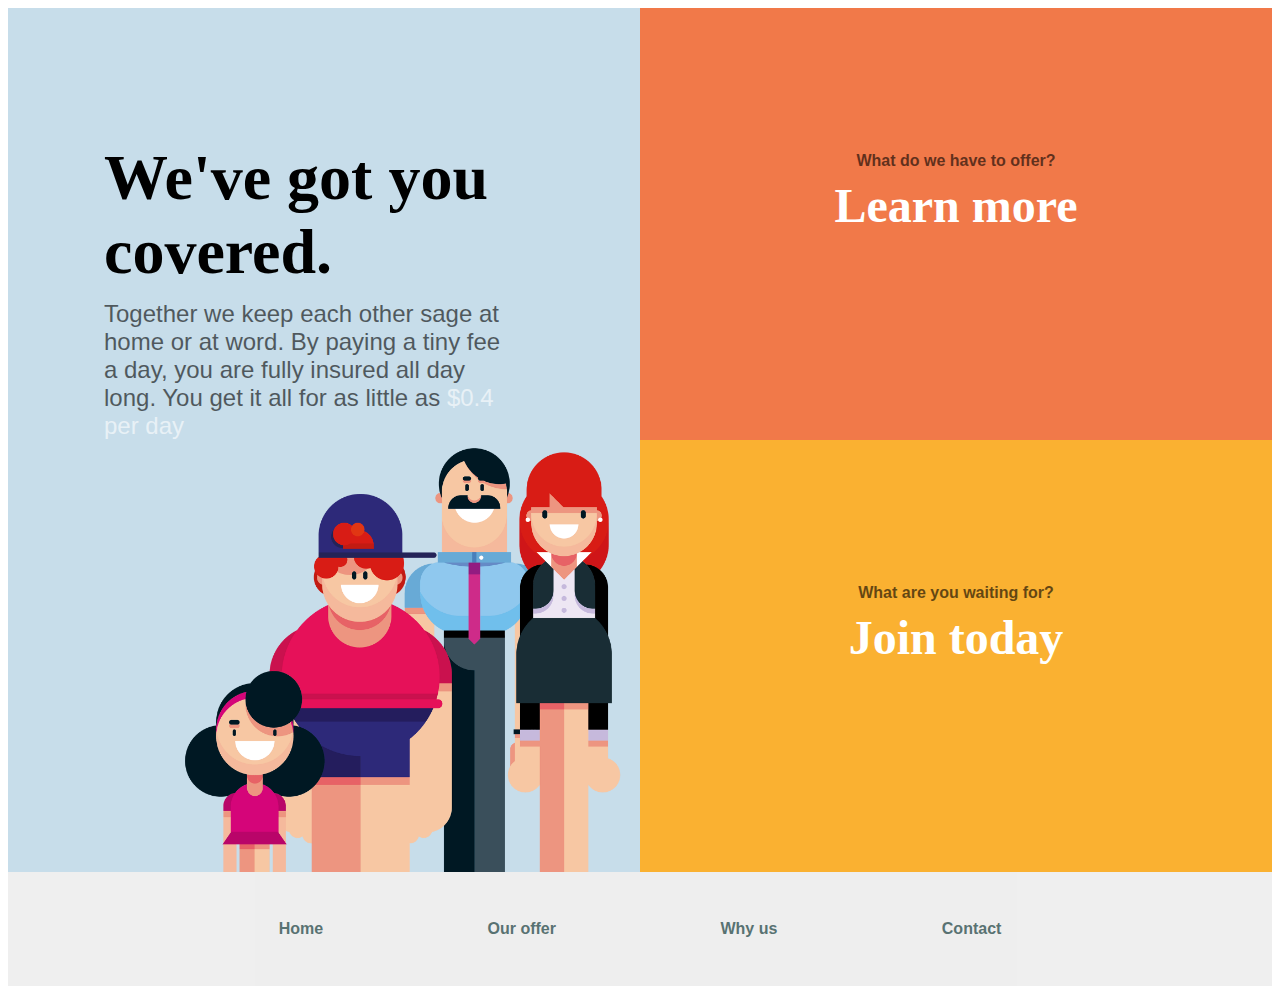
==== MW-Intro/index.html @ caef17d7 "First draft." ====
<!DOCTYPE html>
<html lang="en">

<head>

    <title>Intro</title>
    <meta charset="utf-8">
    <meta name="viewport" content="width=device-width, initial-scale=1">
    <meta name="description" content="Intro to web development">
    <meta name="author" content="Marcus Welin">

    <link rel="stylesheet" href="./styles/color.css"/>
    <link rel="stylesheet" href="./styles/styles.css"/>
    <link rel="stylesheet" href="./styles/text.css"/>

</head>

<body>

<div class="container">
    
    <div class="column">
        <div class="text-item lightblue">
            <div>
                <h2 class="header-text font-large">We've got you covered.</h2>
                <p class="info-text font-regular">Together we keep each other sage at home or at word.
                    By paying a tiny fee a day, you are fully insured all day long.
                    You get it all for as little as <span style="color: white;">$0.4 per day</span></p>
            </div>
        </div>

        <div class="picture-item lightblue">    
            <div class="imgwrap">
                <img src="./images/family.png">
            </div>
           
        </div>
    </div>

    <div class="column">
        <div class="box-item orange">
            <div>
                <p class="regular">What do we have to offer?</p>
                <h2 class="large">Learn more</h2>
            </div>
        </div>

        <div class="box-item yellow">
            <div>
                <p class="regular">What are you waiting for?</p>
                <h2 class="large">Join today</h2>
            </div>
        </div>
    </div>
</div>

<div id="popup-nav" class="container">

    <div class="column">
        <div class="navbar lightgray navbar-text">
            <a href="#">Home</a>
            <a href="#">Our offer</a>
            <a href="#">Why us</a>
            <a href="#">Contact</a>
        </div>
    </div>

</div>

<!-- 
<div class="yellow">
    <p class="regular">What are you waiting for?</p>
    <h2 class="large">Join today</h2> 
</div> -->

    <!-- <div class="row">
        <div class="column center" style="background-color:#aaa;">
            <div>
                <h2>We've got you covered</h2>
                <p>Together we keep each other sage at home or at word.
                    By paying a tiny fee a day, you are fully insured all day long.
                    You get it all for as little as <span style="color: white;">$0.4 per day</span></p>
            </div>
        </div>

        <div class="column" style="background-color:#bbb;">Column</div>
    </div>

    <div class="row">
        <div class="column" style="background-color:#ccc;">Column</div>
        <div class="column" style="background-color:#ddd;">Column</div>
    </div>

    <div class="footer">
        <p>Footer</p>
    </div> -->

   
</body>

</html>
---- MW-Intro/styles/color.css ----
/*Background Colors*/
.yellow {
    background-color: #FAB131;
}
.orange {
    background-color: #F17949;
}

.lightblue {
    background-color: #C7DDEA;
}


.lightgray {
    background-color: #EBEBEB;
}

.darkgray {
    background-color: #A9A19E;
}
---- MW-Intro/styles/styles.css ----
* {
  box-sizing: border-box;
}

.container {
  display: -webkit-flex;
  display: flex;
}

.column {
  -webkit-flex: 1;
  -ms-flex: 1;
  flex: 1;
  display: flex;
  flex-direction: column;
}

.text-item {
/* Create three equal columns that sits next to each other */
  -webkit-flex: 1;
  -ms-flex: 1;
  flex: 1;
}

  .text-item div {
    max-width: 38em;
    padding: 5em 6em 0 6em;
  }

.box-item {
  -webkit-flex: 1;
  -ms-flex: 1;
  flex: 1;
}

  .box-item div {
    text-align: center;
    padding: 7em;
  }

.header-text {
  text-align: left;
  font-size: 4em;
  margin-bottom: -0.2em;
}

.info-text {
  align-self: left;
  font-size: x-large;
  opacity: 0.6;
}

.picture-item {
  display: flex;
  align-items: center;
  justify-content: right;
}

  .imgwrap {
    width: 70%;
    margin-right: 1em;
    margin-top: -1em;
  }

  .imgwrap img{
    display: block;
    width: 100%;
    max-width: auto;
  }

.button-item {
  -webkit-flex: 1;
  -ms-flex: 1;
  flex: 1;
} 

.join-button {
  margin-left: 7.5em;
  margin-bottom: 0.5em;
  height: 3.5em;
  width: 11.5em;
  color: black;
  border: transparent;
  background-color: white;
  border-radius: 23px;
  box-shadow: 0 3px 1px 0 darkslategray;
}

.navbar{
  list-style: none;
  text-align: center;
}

.navbar a {
  display: inline-block;
  padding: 3em 5em 3em 5em;
}


a:link, a:visited {
  text-decoration: none;
  color: darkslategray;
  background-color: transparent;
  
}
a:hover {
  color: black;
}

/* Responsive layout - */
@media (max-width: 800px) {
  .container {
    -webkit-flex-direction: column;
    flex-direction: column;
  }

#popup-nav {
  display: none;
}

  /*Om jag ska fixa dropdownknapp till menyn senare*/
  /*<button class="dropbtn">Menu</button>*/
  /* .dropbtn {
    background-color: #4CAF50;
    color: white;
    padding: 16px;
    font-size: 16px;
    border: none;
    cursor: pointer;
  }
  
  .dropdown {
    position: relative;
    display: inline-block;
  }
  
  .navbar {
    display: none;
    position: absolute;
    background-color: #f9f9f9;
    min-width: 160px;
    box-shadow: 0px 8px 16px 0px rgba(0,0,0,0.2);
    z-index: 1;
  }
  
  .navbar a {
    color: black;
    padding: 12px 16px;
    text-decoration: none;
    display: block;
  }
  
  .navbar a:hover {background-color: #f1f1f1}
  
  .dropdown:hover .navbar {
    display: block;
  }  */

}
---- MW-Intro/styles/text.css ----
.regular {
    opacity: 0.6;
    margin-bottom: -2em;
    margin-top: 2em;
    font-size: medium;
    font-weight: bold;
    font-family: 'Franklin Gothic Medium', 'Arial Narrow', Arial, sans-serif;
}

.large {
    color: white;
    font-size: 3em;
    font-weight: bold;
    font-family: Cambria, Cochin, Georgia, Times, 'Times New Roman', serif;
}

.font-large {
    font-family: Cambria, Cochin, Georgia, Times, 'Times New Roman', serif;
}

.font-regular {
    font-family: 'Franklin Gothic Medium', 'Arial Narrow', Arial, sans-serif;
}

.navbar-text {
    opacity: 0.8;
    font-size: medium;
    font-weight: bold;
    font-family: 'Franklin Gothic Medium', 'Arial Narrow', Arial, sans-serif;
}
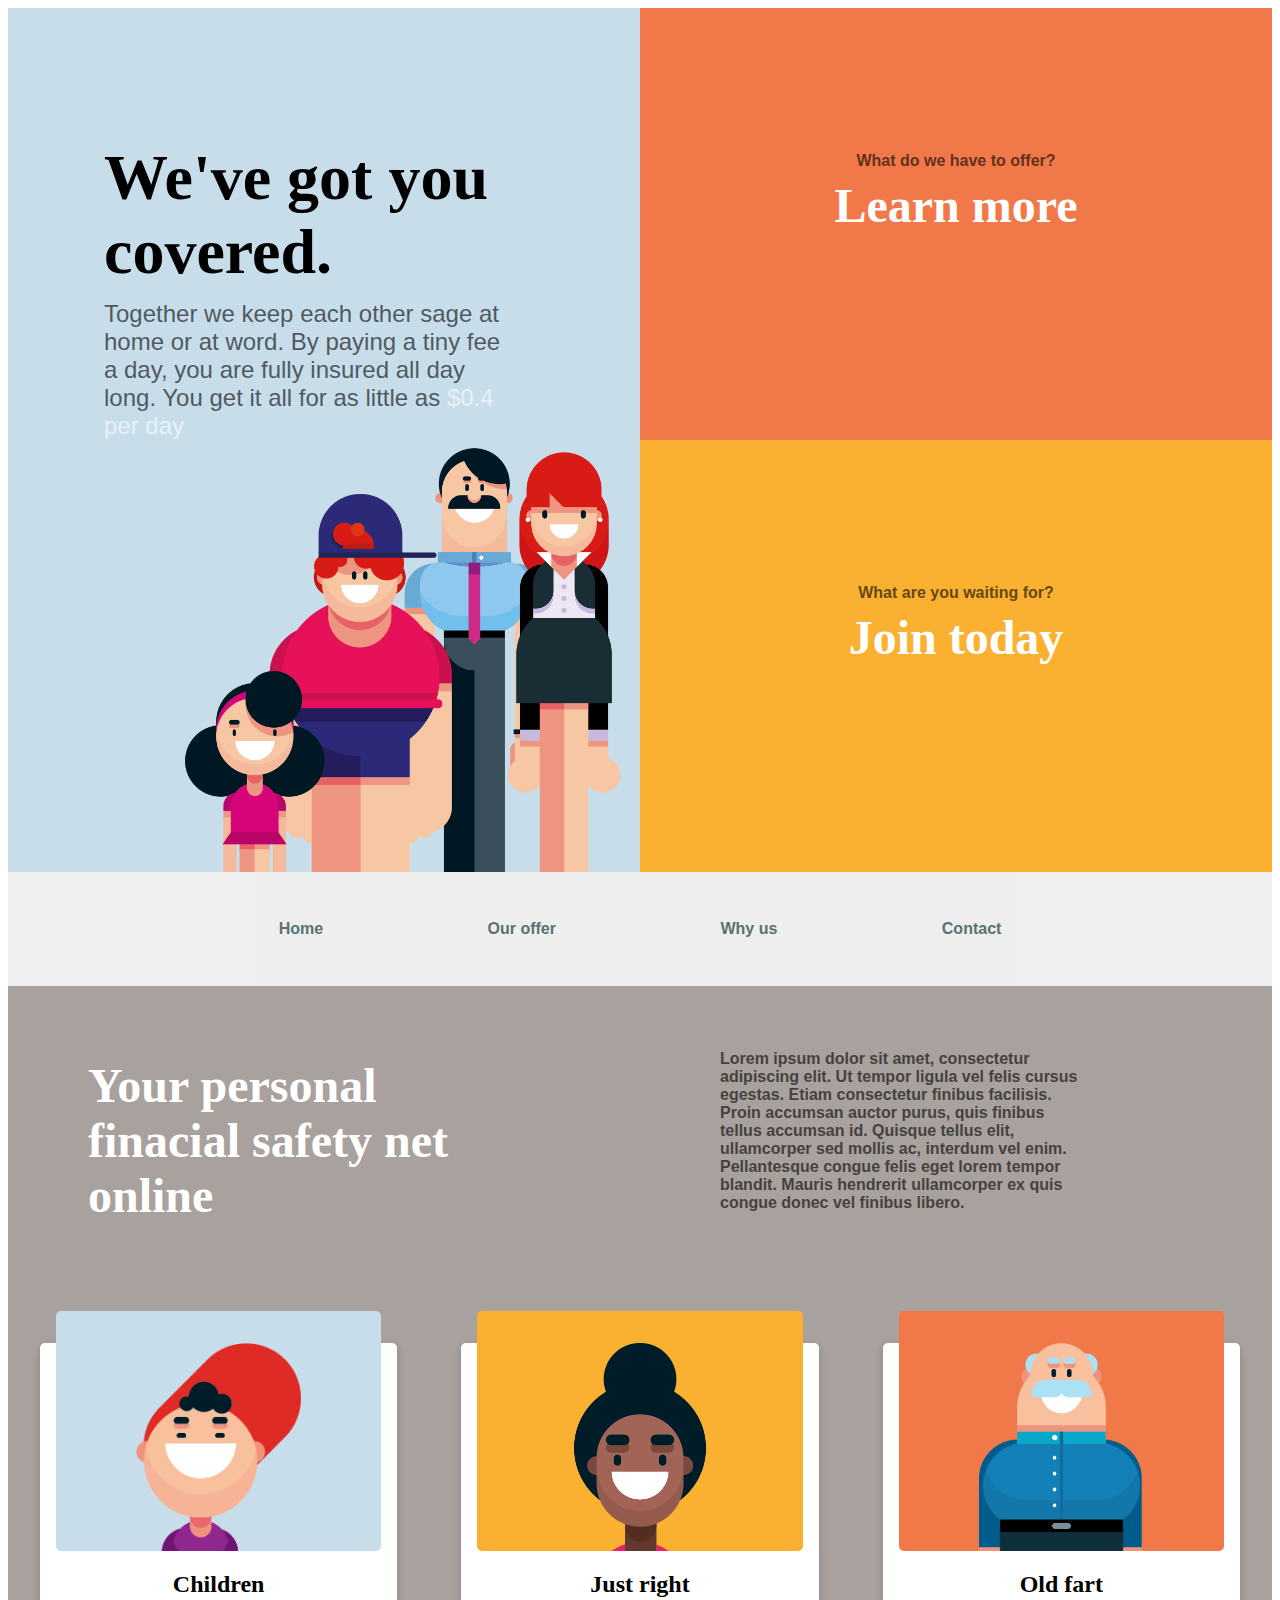
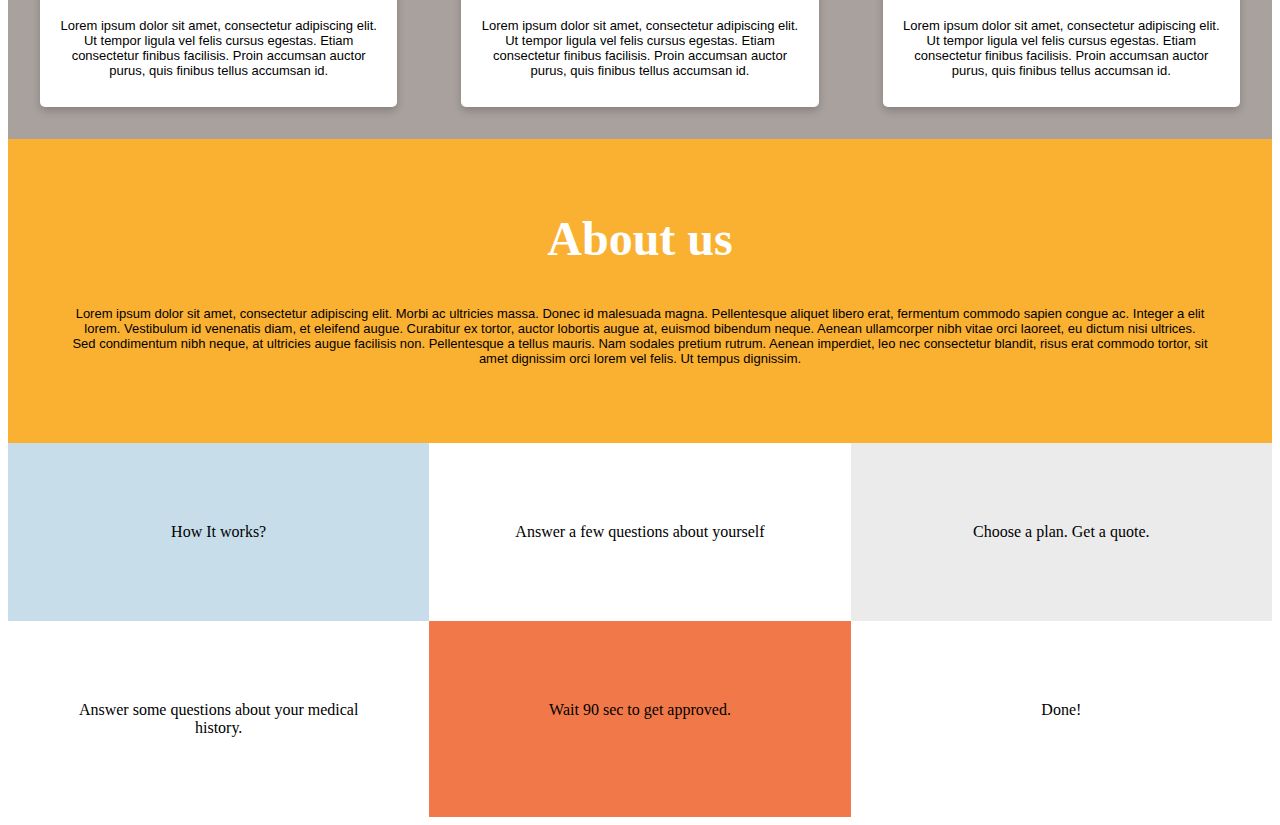
==== commit 42244c0b: "Cards implemented, not all the way done. About us needs fix in desktop. Cards on bottom only started" ====
--- a/MW-Intro/index.html
+++ b/MW-Intro/index.html
@@ -67,7 +67,190 @@
 
 </div>
 
+
+<div class="darkgray">
+
+    <div class="container">
+        
+        <div class="column">
+            <div class="text-safety">
+                <div>
+                    <h2 class="large">Your personal finacial safety net online</h2>
+                </div>
+            </div>
+        </div>
+
+        <div class="column">
+            <div class="text-safety">
+                <div>
+                    <p class="regular">Lorem ipsum dolor sit amet, consectetur adipiscing elit. Ut tempor ligula vel felis cursus egestas. Etiam consectetur finibus facilisis.
+                        Proin accumsan auctor purus, quis finibus tellus accumsan id. Quisque tellus elit, ullamcorper sed mollis ac, interdum vel enim. Pellantesque congue felis eget lorem tempor blandit.
+                        Mauris hendrerit ullamcorper ex quis congue donec vel finibus libero.</p>
+                </div>
+            </div>
+        </div>
+
+    </div>
+
+    <div class="container">
+        
+        <div class="card-item">
+            <div class="lightblue card-div"> 
+                <img src="images/child.png">
+            </div>
+            <div>
+                <h2 class="card-text font-large">Children</h2>
+                <p class="card-text small">Lorem ipsum dolor sit amet, consectetur adipiscing elit. Ut tempor ligula vel felis cursus egestas. Etiam consectetur finibus facilisis.
+                    Proin accumsan auctor purus, quis finibus tellus accumsan id.</p>
+              </div>
+        </div>
+
+        <div class="card-item">
+            <div class="yellow card-div">
+                <img src="images/adult.png">
+            </div>
+            <div>
+                <h2 class="card-text font-large">Just right</h2>
+                <p class="card-text small">Lorem ipsum dolor sit amet, consectetur adipiscing elit. Ut tempor ligula vel felis cursus egestas. Etiam consectetur finibus facilisis.
+                    Proin accumsan auctor purus, quis finibus tellus accumsan id.</p>
+              </div>
+        </div>
+
+        <div class="card-item">
+            <div class="orange card-div">
+                <img src="images/old.png">
+            </div>
+            <div>
+                <h2 class="card-text font-large">Old fart</h2>
+                <p class="card-text small">Lorem ipsum dolor sit amet, consectetur adipiscing elit. Ut tempor ligula vel felis cursus egestas. Etiam consectetur finibus facilisis.
+                    Proin accumsan auctor purus, quis finibus tellus accumsan id.</p>
+              </div>
+        </div>
+     
+    </div>
+
+</div>
+
+<div class="container">
+    <div class="column about-us">
+        <div class="yellow">
+            <h2 class="large" >About us</h2>
+            <p class="small">Lorem ipsum dolor sit amet, consectetur adipiscing elit. Morbi ac
+                ultricies massa. Donec id malesuada magna. Pellentesque aliquet
+                libero erat, fermentum commodo sapien congue ac. Integer a elit
+                lorem. Vestibulum id venenatis diam, et eleifend augue. Curabitur ex
+                tortor, auctor lobortis augue at, euismod bibendum neque. Aenean
+                ullamcorper nibh vitae orci laoreet, eu dictum nisi ultrices. Sed
+                condimentum nibh neque, at ultricies augue facilisis non.
+                
+                
+                Pellentesque a tellus mauris. Nam sodales pretium rutrum. Aenean
+                imperdiet, leo nec consectetur blandit, risus erat commodo tortor, sit
+                amet dignissim orci lorem vel felis. Ut tempus dignissim.</p>
+        </div>
+    </div>
+</div>
+
+<div>
+
+    <div class="container"> 
+        <div class="column numerated-boxes lightblue">
+            <p>How It works?</p>
+        </div>
+
+        <div class="column numerated-boxes">
+            <p>Answer a few questions about yourself</p>
+        </div>
+
+        <div class="column numerated-boxes lightgray">
+            <p>Choose a plan. Get a quote.</p>
+        </div>
+    </div>
+
+    <div class="container"> 
+        <div class="column numerated-boxes">
+            <p>Answer some questions about your medical history.</p>       
+        </div>
+        <div class="column numerated-boxes orange">
+            <p>Wait 90 sec to get approved.</p>      
+        </div>
+        <div class="column numerated-boxes">
+            <p>Done!</p>       
+        </div>
+    </div>
+
+</div>
+<!-- <div class="container">
+
+    <div class="column">
+        <div class="row">
+        <div class="text-item darkgray">
+            <div>
+                <h2 class="header-text font-large">Your personal finacial safety net online</h2>
+                <p class="info-text font-regular">Lorem ipsum dolor sit amet, consectetur adipiscing elit. Ut tempor ligula vel felis cursus egestas. Etiam consectetur finibus facilisis.
+                    Proin accumsan auctor purus, quis finibus tellus accumsan id. Quisque tellus elit, ullamcorper sed mollis ac, interdum vel enim. Pellantesque congue felis eget lorem tempor blandit.
+                    Mauris hendrerit ullamcorper ex quis congue donec vel finibus libero.
+                </p>
+            </div>
+        </div>     
+    </div>
+        <div class="container">
+
+            <div class="card-item">
+                <div class="lightblue"> 
+                    <img src="images/child.png" class="cover" style="width:100%">
+                </div>
+                <div>
+                    <h2 class="card-text">Children</h2>
+                    <p class="card-text">Lorem ipsum dolor sit amet, consectetur adipiscing elit. Ut tempor ligula vel felis cursus egestas. Etiam consectetur finibus facilisis.
+                        Proin accumsan auctor purus, quis finibus tellus accumsan id.</p>
+                  </div>
+            </div>
+
+            <div class="card-item">
+                <div class="yellow">
+                    <img src="images/adult.png" style="width:100%">
+                </div>
+                <div>
+                    <h2 class="card-text">Just right</h2>
+                    <p class="card-text">Lorem ipsum dolor sit amet, consectetur adipiscing elit. Ut tempor ligula vel felis cursus egestas. Etiam consectetur finibus facilisis.
+                        Proin accumsan auctor purus, quis finibus tellus accumsan id.</p>
+                  </div>
+            </div>
+
+            <div class="card-item">
+                <div class="orange">
+                    <img src="images/old.png" style="width:100%">
+                </div>
+                <div>
+                    <h2 class="card-text">Old fart</h2>
+                    <p class="card-text">Lorem ipsum dolor sit amet, consectetur adipiscing elit. Ut tempor ligula vel felis cursus egestas. Etiam consectetur finibus facilisis.
+                        Proin accumsan auctor purus, quis finibus tellus accumsan id.</p>
+                  </div>
+            </div>
+
+        </div>
+
+    </div> -->
+
+
+
+</div>
+
+
+
+
 <!-- 
+
+                    <div class="card">
+                    <img src="images/child.png" style="width: 100%;">
+                    <div class="container">
+                        <h2>Children</h2>
+                        <p>Lorem ipsum dolor sit amet, consectetur adipiscing elit. Ut tempor ligula vel felis cursus egestas. Etiam consectetur finibus facilisis.
+                            Proin accumsan auctor purus, quis finibus tellus accumsan id.</p>
+                      </div>
+                </div>
+
 <div class="yellow">
     <p class="regular">What are you waiting for?</p>
     <h2 class="large">Join today</h2> 
--- a/MW-Intro/styles/styles.css
+++ b/MW-Intro/styles/styles.css
@@ -16,7 +16,6 @@
 }
 
 .text-item {
-/* Create three equal columns that sits next to each other */
   -webkit-flex: 1;
   -ms-flex: 1;
   flex: 1;
@@ -107,12 +106,65 @@
   color: black;
 }
 
+/*Card*/
+
+.card-item {
+  background-color: white;
+  box-shadow: 0 4px 8px 0 rgba(0,0,0,0.2);
+  margin: 2em;
+  padding: 1em;
+  border-radius: 5px;
+}
+
+ .card-div {
+   margin-top: -3em;
+   padding: 2em 5em 0em 5em;
+   display: block;
+   height: 15em;
+   overflow: hidden;
+   border-radius: 5px;
+ }
+
+ .card-div img {
+   width: 100%;
+   justify-self: stretch;
+ }
+
+.card-text {
+  text-align: center;
+}
+
+.text-safety {
+  text-align: left;
+  padding: 0em 1em 3em 1em;
+  margin: 2em 4em 0em 4em;
+  max-width: 25em;  
+}
+
+.about-us {
+  -webkit-flex: 1;
+  -ms-flex: 1;
+  flex: 1;
+}
+
+.about-us div {
+  text-align: center;
+  padding: 2em 4em 4em 4em;
+}
+
+.numerated-boxes{
+  text-align: center;
+  padding: 4em;
+}
+
 /* Responsive layout - */
 @media (max-width: 800px) {
   .container {
     -webkit-flex-direction: column;
     flex-direction: column;
   }
+
+
 
 #popup-nav {
   display: none;
--- a/MW-Intro/styles/text.css
+++ b/MW-Intro/styles/text.css
@@ -14,6 +14,11 @@
     font-family: Cambria, Cochin, Georgia, Times, 'Times New Roman', serif;
 }
 
+.small {
+    font-size: small;
+    font-family: 'Franklin Gothic Medium', 'Arial Narrow', Arial, sans-serif;
+}
+
 .font-large {
     font-family: Cambria, Cochin, Georgia, Times, 'Times New Roman', serif;
 }
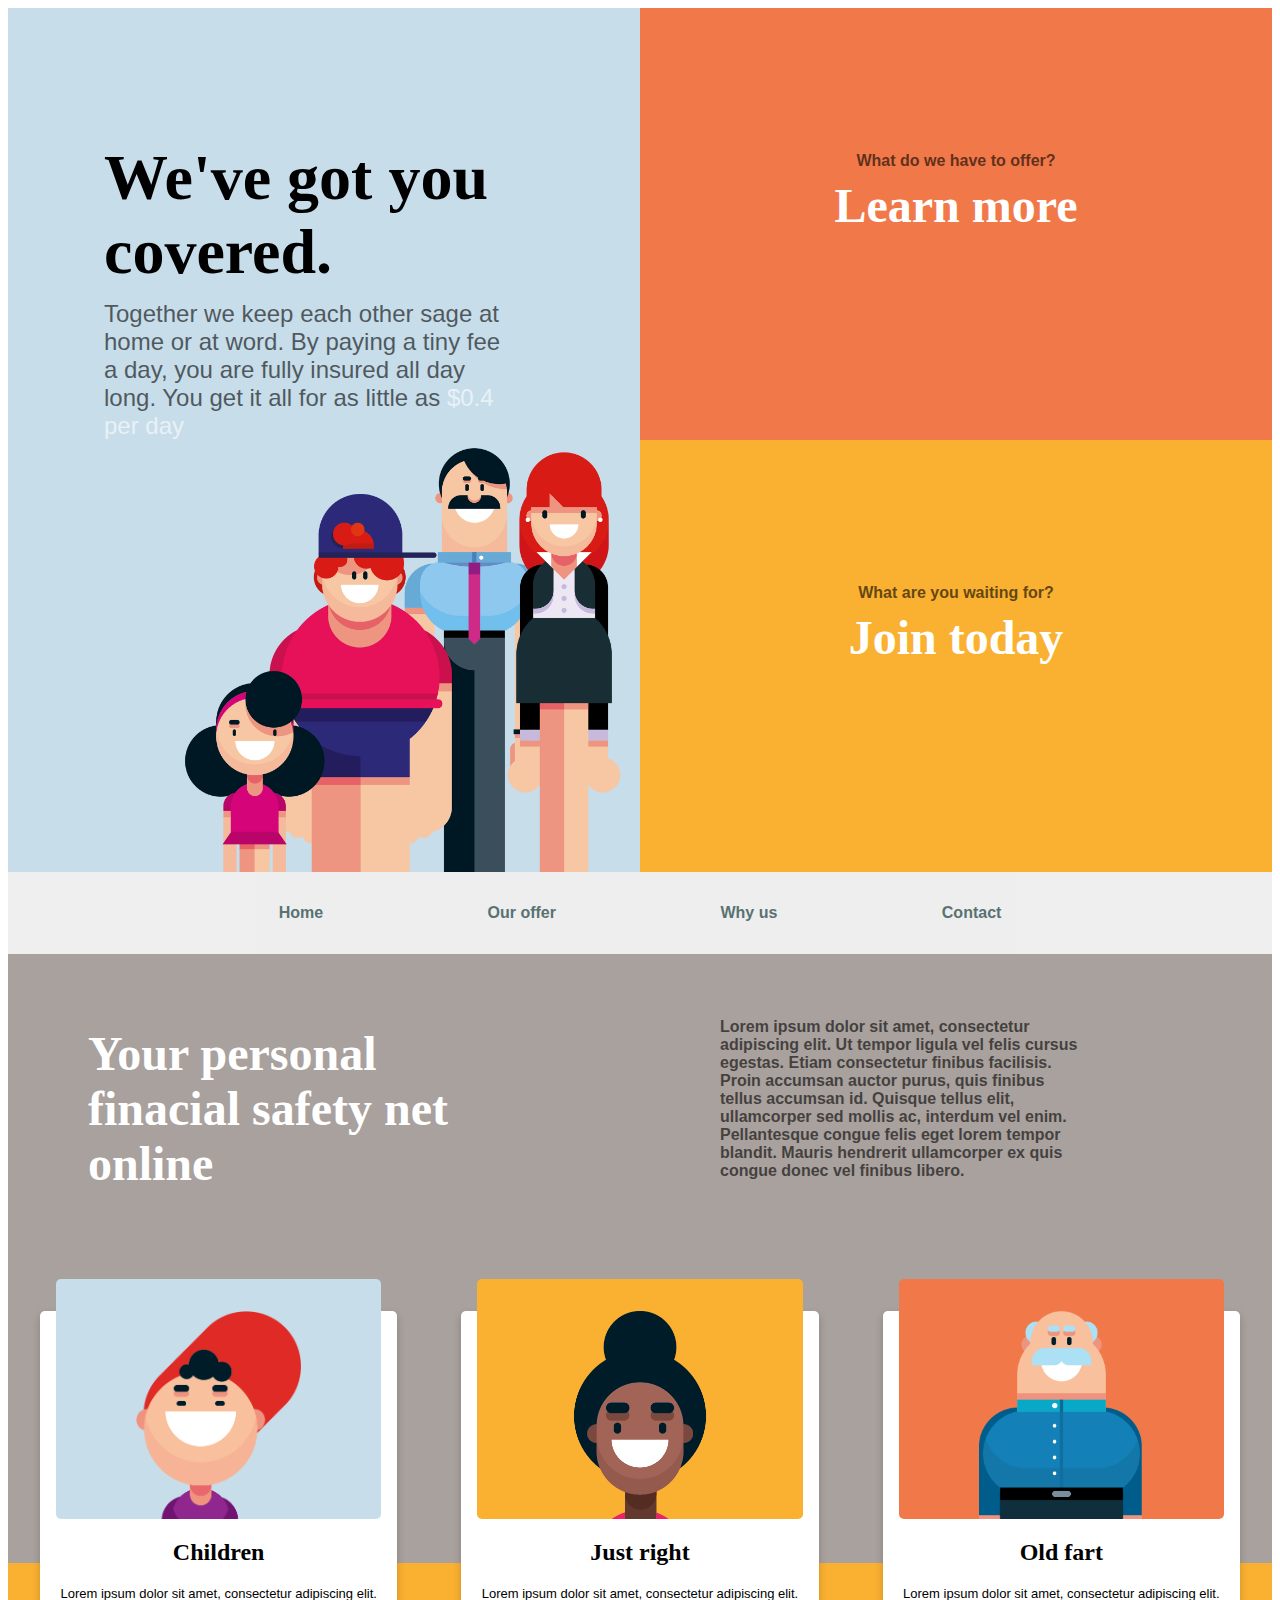
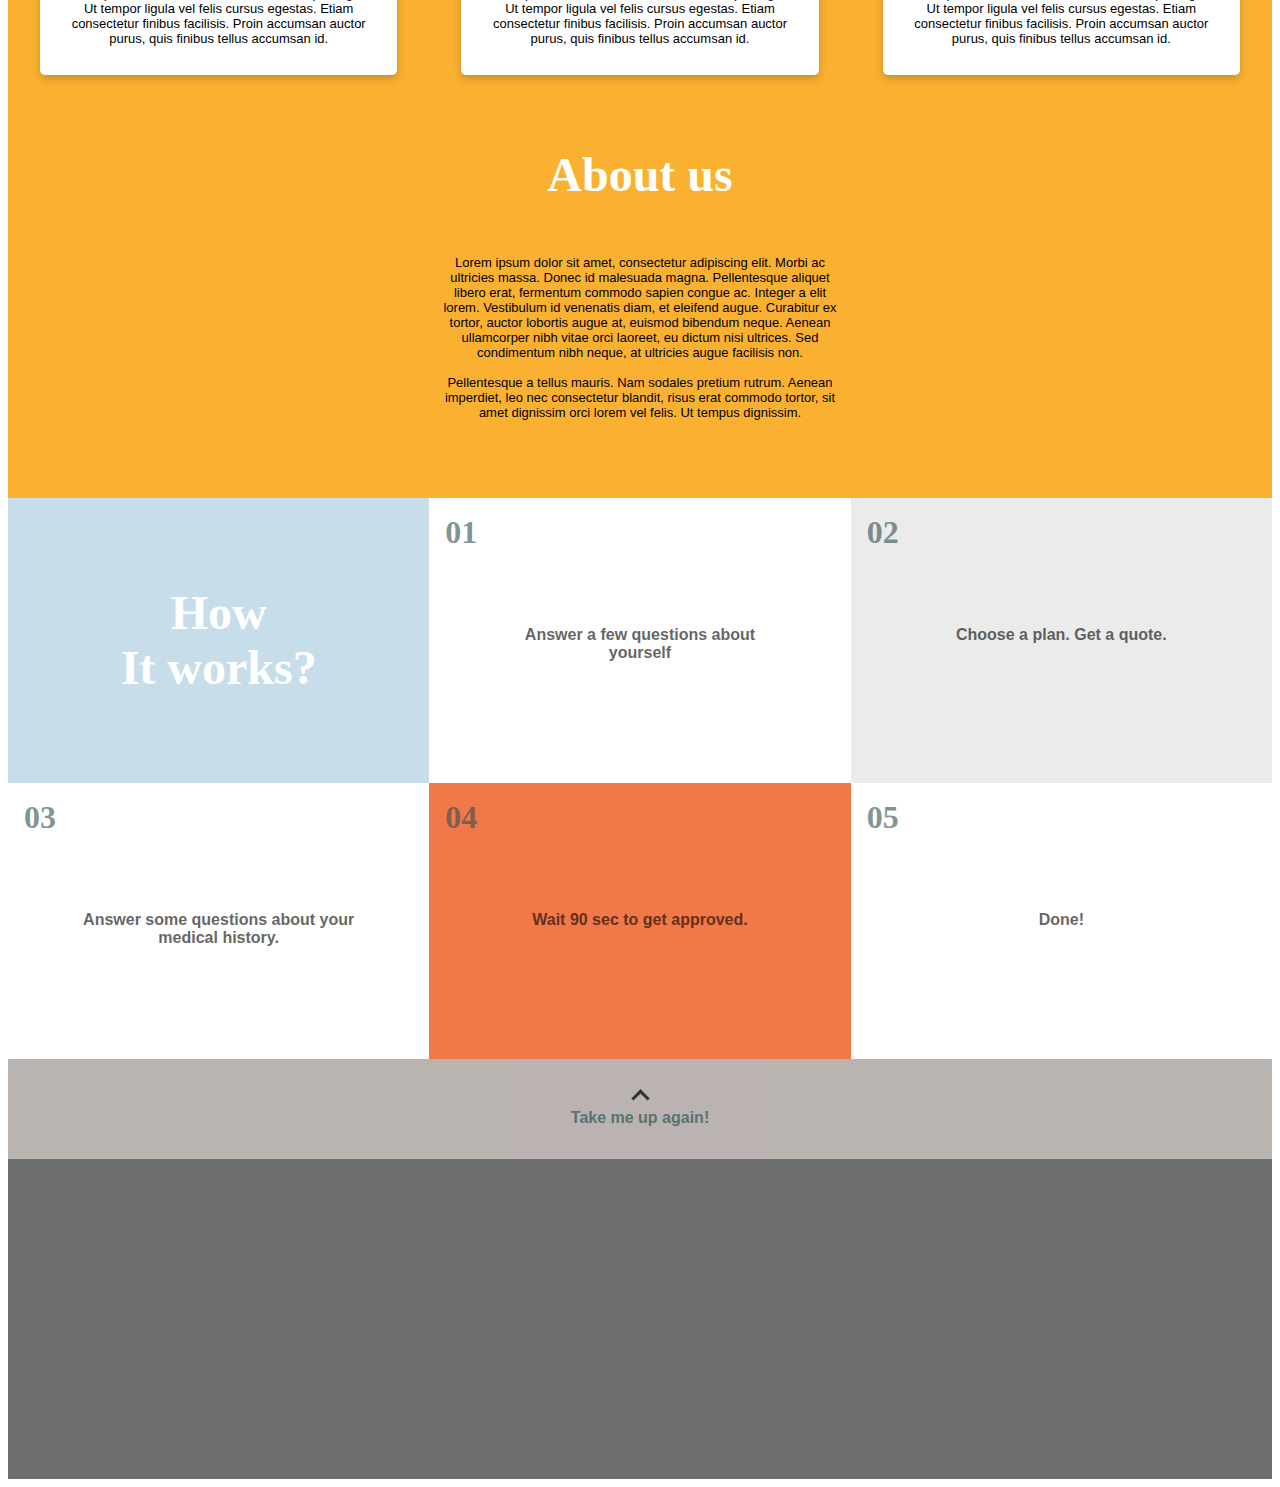
==== commit 52f41f74: "Finished boxes on home. two sections on contact. navigation link done" ====
--- a/MW-Intro/index.html
+++ b/MW-Intro/index.html
@@ -10,14 +10,14 @@
     <meta name="author" content="Marcus Welin">
 
     <link rel="stylesheet" href="./styles/color.css"/>
-    <link rel="stylesheet" href="./styles/styles.css"/>
+    <link rel="stylesheet" href="./styles/home-styles.css"/>
     <link rel="stylesheet" href="./styles/text.css"/>
 
 </head>
 
 <body>
 
-<div class="container">
+<div class="container" id="start">
     
     <div class="column">
         <div class="text-item lightblue">
@@ -61,7 +61,7 @@
             <a href="#">Home</a>
             <a href="#">Our offer</a>
             <a href="#">Why us</a>
-            <a href="#">Contact</a>
+            <a href="/contact.html">Contact</a>
         </div>
     </div>
 
@@ -132,16 +132,16 @@
 </div>
 
 <div class="container">
-    <div class="column about-us">
-        <div class="yellow">
-            <h2 class="large" >About us</h2>
+    <div class="column about-us yellow">
+        <div >
+            <h2 class="large">About us</h2>
             <p class="small">Lorem ipsum dolor sit amet, consectetur adipiscing elit. Morbi ac
                 ultricies massa. Donec id malesuada magna. Pellentesque aliquet
                 libero erat, fermentum commodo sapien congue ac. Integer a elit
                 lorem. Vestibulum id venenatis diam, et eleifend augue. Curabitur ex
                 tortor, auctor lobortis augue at, euismod bibendum neque. Aenean
                 ullamcorper nibh vitae orci laoreet, eu dictum nisi ultrices. Sed
-                condimentum nibh neque, at ultricies augue facilisis non.
+                condimentum nibh neque, at ultricies augue facilisis non. <br> <br>
                 
                 
                 Pellentesque a tellus mauris. Nam sodales pretium rutrum. Aenean
@@ -155,128 +155,52 @@
 
     <div class="container"> 
         <div class="column numerated-boxes lightblue">
-            <p>How It works?</p>
+            <h2 class="large">How<br>It works?</h2>
         </div>
 
         <div class="column numerated-boxes">
-            <p>Answer a few questions about yourself</p>
+            <span class="numerated-boxes-number">01</span>
+            <p class="regular">Answer a few questions about yourself</p>
         </div>
 
         <div class="column numerated-boxes lightgray">
-            <p>Choose a plan. Get a quote.</p>
+            <span class="numerated-boxes-number">02</span>
+            <p class="regular">Choose a plan. Get a quote.</p>
         </div>
     </div>
 
     <div class="container"> 
         <div class="column numerated-boxes">
-            <p>Answer some questions about your medical history.</p>       
+            <span class="numerated-boxes-number">03</span>
+            <p class="regular">Answer some questions about your medical history.</p>       
         </div>
         <div class="column numerated-boxes orange">
-            <p>Wait 90 sec to get approved.</p>      
+            <span class="numerated-boxes-number">04</span>
+            <p class="regular">Wait 90 sec to get approved.</p>      
         </div>
         <div class="column numerated-boxes">
-            <p>Done!</p>       
-        </div>
-    </div>
-
-</div>
-<!-- <div class="container">
-
-    <div class="column">
-        <div class="row">
-        <div class="text-item darkgray">
-            <div>
-                <h2 class="header-text font-large">Your personal finacial safety net online</h2>
-                <p class="info-text font-regular">Lorem ipsum dolor sit amet, consectetur adipiscing elit. Ut tempor ligula vel felis cursus egestas. Etiam consectetur finibus facilisis.
-                    Proin accumsan auctor purus, quis finibus tellus accumsan id. Quisque tellus elit, ullamcorper sed mollis ac, interdum vel enim. Pellantesque congue felis eget lorem tempor blandit.
-                    Mauris hendrerit ullamcorper ex quis congue donec vel finibus libero.
-                </p>
-            </div>
-        </div>     
-    </div>
-        <div class="container">
-
-            <div class="card-item">
-                <div class="lightblue"> 
-                    <img src="images/child.png" class="cover" style="width:100%">
-                </div>
-                <div>
-                    <h2 class="card-text">Children</h2>
-                    <p class="card-text">Lorem ipsum dolor sit amet, consectetur adipiscing elit. Ut tempor ligula vel felis cursus egestas. Etiam consectetur finibus facilisis.
-                        Proin accumsan auctor purus, quis finibus tellus accumsan id.</p>
-                  </div>
-            </div>
-
-            <div class="card-item">
-                <div class="yellow">
-                    <img src="images/adult.png" style="width:100%">
-                </div>
-                <div>
-                    <h2 class="card-text">Just right</h2>
-                    <p class="card-text">Lorem ipsum dolor sit amet, consectetur adipiscing elit. Ut tempor ligula vel felis cursus egestas. Etiam consectetur finibus facilisis.
-                        Proin accumsan auctor purus, quis finibus tellus accumsan id.</p>
-                  </div>
-            </div>
-
-            <div class="card-item">
-                <div class="orange">
-                    <img src="images/old.png" style="width:100%">
-                </div>
-                <div>
-                    <h2 class="card-text">Old fart</h2>
-                    <p class="card-text">Lorem ipsum dolor sit amet, consectetur adipiscing elit. Ut tempor ligula vel felis cursus egestas. Etiam consectetur finibus facilisis.
-                        Proin accumsan auctor purus, quis finibus tellus accumsan id.</p>
-                  </div>
-            </div>
-
-        </div>
-
-    </div> -->
-
-
-
-</div>
-
-
-
-
-<!-- 
-
-                    <div class="card">
-                    <img src="images/child.png" style="width: 100%;">
-                    <div class="container">
-                        <h2>Children</h2>
-                        <p>Lorem ipsum dolor sit amet, consectetur adipiscing elit. Ut tempor ligula vel felis cursus egestas. Etiam consectetur finibus facilisis.
-                            Proin accumsan auctor purus, quis finibus tellus accumsan id.</p>
-                      </div>
-                </div>
-
-<div class="yellow">
-    <p class="regular">What are you waiting for?</p>
-    <h2 class="large">Join today</h2> 
-</div> -->
-
-    <!-- <div class="row">
-        <div class="column center" style="background-color:#aaa;">
-            <div>
-                <h2>We've got you covered</h2>
-                <p>Together we keep each other sage at home or at word.
-                    By paying a tiny fee a day, you are fully insured all day long.
-                    You get it all for as little as <span style="color: white;">$0.4 per day</span></p>
-            </div>
-        </div>
-
-        <div class="column" style="background-color:#bbb;">Column</div>
-    </div>
-
-    <div class="row">
-        <div class="column" style="background-color:#ccc;">Column</div>
-        <div class="column" style="background-color:#ddd;">Column</div>
-    </div>
-
-    <div class="footer">
-        <p>Footer</p>
-    </div> -->
+            <span class="numerated-boxes-number">05</span>
+            <p class="regular">Done!</p>       
+        </div>
+    </div>
+
+</div>
+
+
+<div class="container">
+
+    <div class="column">
+        <div class="navbar-bot darkgray navbar-text">
+            <p><i class="arrow up"></i></p>
+            <a href="#start">Take me up again!</a>
+        </div>
+    </div>
+
+</div>
+
+<footer class="homepage-footer">
+
+</footer>
 
    
 </body>
--- a/MW-Intro/styles/home-styles.css
+++ b/MW-Intro/styles/home-styles.css
@@ -0,0 +1,303 @@
+* {
+  box-sizing: border-box;
+}
+
+.container {
+  display: -webkit-flex;
+  display: flex;
+}
+
+.column {
+  -webkit-flex: 1;
+  -ms-flex: 1;
+  flex: 1;
+  display: flex;
+  flex-direction: column;
+}
+
+/*#region We've got you*/
+
+.text-item {
+  -webkit-flex: 1;
+  -ms-flex: 1;
+  flex: 1;
+}
+
+  .text-item div {
+    max-width: 38em;
+    padding: 5em 6em 0 6em;
+  }
+
+.box-item {
+  -webkit-flex: 1;
+  -ms-flex: 1;
+  flex: 1;
+}
+
+  .box-item div {
+    text-align: center;
+    padding: 7em;
+  }
+
+.header-text {
+  text-align: left;
+  font-size: 4em;
+  margin-bottom: -0.2em;
+}
+
+.info-text {
+  align-self: left;
+  font-size: x-large;
+  opacity: 0.6;
+}
+
+.picture-item {
+  display: flex;
+  align-items: center;
+  justify-content: right;
+}
+
+  .imgwrap {
+    width: 70%;
+    margin-right: 1em;
+    margin-top: -1em;
+  }
+
+  .imgwrap img{
+    display: block;
+    width: 100%;
+    max-width: auto;
+  }
+
+/*#endregion */
+
+/*#region Buttons*/
+
+.button-item {
+  -webkit-flex: 1;
+  -ms-flex: 1;
+  flex: 1;
+} 
+
+.join-button {
+  margin-left: 7.5em;
+  margin-bottom: 0.5em;
+  height: 3.5em;
+  width: 11.5em;
+  color: black;
+  border: transparent;
+  background-color: white;
+  border-radius: 23px;
+  box-shadow: 0 3px 1px 0 darkslategray;
+}
+
+/*#endregion */
+
+/*#region Navbar home*/
+
+.navbar{
+  list-style: none;
+  text-align: center;
+}
+
+.navbar a {
+  display: inline-block;
+  padding: 2em 5em 2em 5em;
+}
+
+
+a:link, a:visited {
+  text-decoration: none;
+  color: darkslategray;
+  background-color: transparent;
+  
+}
+a:hover {
+  color: black;
+}
+
+/*#endregion */
+
+/*#region Card*/
+
+.card-item {
+  background-color: white;
+  box-shadow: 0 4px 8px 0 rgba(0,0,0,0.2);
+  margin: 2em;
+  margin-bottom: -7em;
+  padding: 1em;
+  border-radius: 5px;
+}
+
+ .card-div {
+   margin-top: -3em;
+   padding: 2em 5em 0em 5em;
+   display: block;
+   height: 15em;
+   overflow: hidden;
+   border-radius: 5px;
+ }
+
+ .card-div img {
+   width: 100%;
+   justify-self: stretch;
+ }
+
+.card-text {
+  text-align: center;
+}
+
+.text-safety {
+  text-align: left;
+  padding: 0em 1em 3em 1em;
+  margin: 2em 4em 0em 4em;
+  max-width: 25em;  
+}
+
+/*#endregion */
+
+/*#region About us*/
+
+.about-us {
+  -webkit-flex: 1;
+  -ms-flex: 1;
+  flex: 1;
+  z-index: -1;
+}
+
+.about-us div {
+  align-self: center;
+}
+
+.about-us h2 {
+  text-align: center;
+  padding: 3em 3em 0em 3em;
+}
+
+.about-us p {
+  text-align: center;
+  max-width: 37em;
+  padding: 1em 3em 5em 3em;
+}
+
+/*#endregion */
+
+/*#region How It Works*/
+
+.numerated-boxes{
+  text-align: center;
+  padding: 3em;
+  position: relative;
+}
+
+.numerated-boxes p {
+  padding: 3em 1em 6em 1em;
+  position: relative;
+}
+
+.numerated-boxes-number {
+  position: absolute;
+  left: 0.5em;
+  top: 0.5em;
+  font-size: xx-large;
+  font-weight: bold;
+  font-family: Cambria, Cochin, Georgia, Times, 'Times New Roman', serif;
+  color: darkslategray;
+  opacity: 60%;
+}
+
+/*#endregion */
+
+/*#region Navbar bottom*/
+
+.arrow {
+  border: solid black;
+  border-width: 0 3px 3px 0;
+  display: inline-block;
+  padding: 5px;
+  margin-bottom: -1em;
+}
+
+.up {
+  transform: rotate(-135deg);
+  -webkit-transform: rotate(-135deg);
+}
+
+.navbar-bot {
+  list-style: none;
+  text-align: center;
+}
+
+.navbar-bot a {
+  display: inline-block;
+  padding: 0em 0em 2em 0em;
+}
+/*#endregion */
+
+/*#region Homepage footer*/
+
+.homepage-footer {
+  height: 20em;
+  background-color: rgb(110, 112, 112);
+}
+
+/*#endregion */
+
+/* Responsive layout - */
+@media (max-width: 800px) {
+  .container {
+    -webkit-flex-direction: column;
+    flex-direction: column;
+  }
+
+  .card-item {
+    margin: 2em;
+  }
+
+#popup-nav {
+  display: none;
+}
+
+  /*Om jag ska fixa dropdownknapp till menyn senare*/
+  /*<button class="dropbtn">Menu</button>*/
+  /* .dropbtn {
+    background-color: #4CAF50;
+    color: white;
+    padding: 16px;
+    font-size: 16px;
+    border: none;
+    cursor: pointer;
+  }
+  
+  .dropdown {
+    position: relative;
+    display: inline-block;
+  }
+  
+  .navbar {
+    display: none;
+    position: absolute;
+    background-color: #f9f9f9;
+    min-width: 160px;
+    box-shadow: 0px 8px 16px 0px rgba(0,0,0,0.2);
+    z-index: 1;
+  }
+  
+  .navbar a {
+    color: black;
+    padding: 12px 16px;
+    text-decoration: none;
+    display: block;
+  }
+  
+  .navbar a:hover {background-color: #f1f1f1}
+  
+  .dropdown:hover .navbar {
+    display: block;
+  }  */
+
+}
+
+/*#region About us*/
+
+/*#endregion */